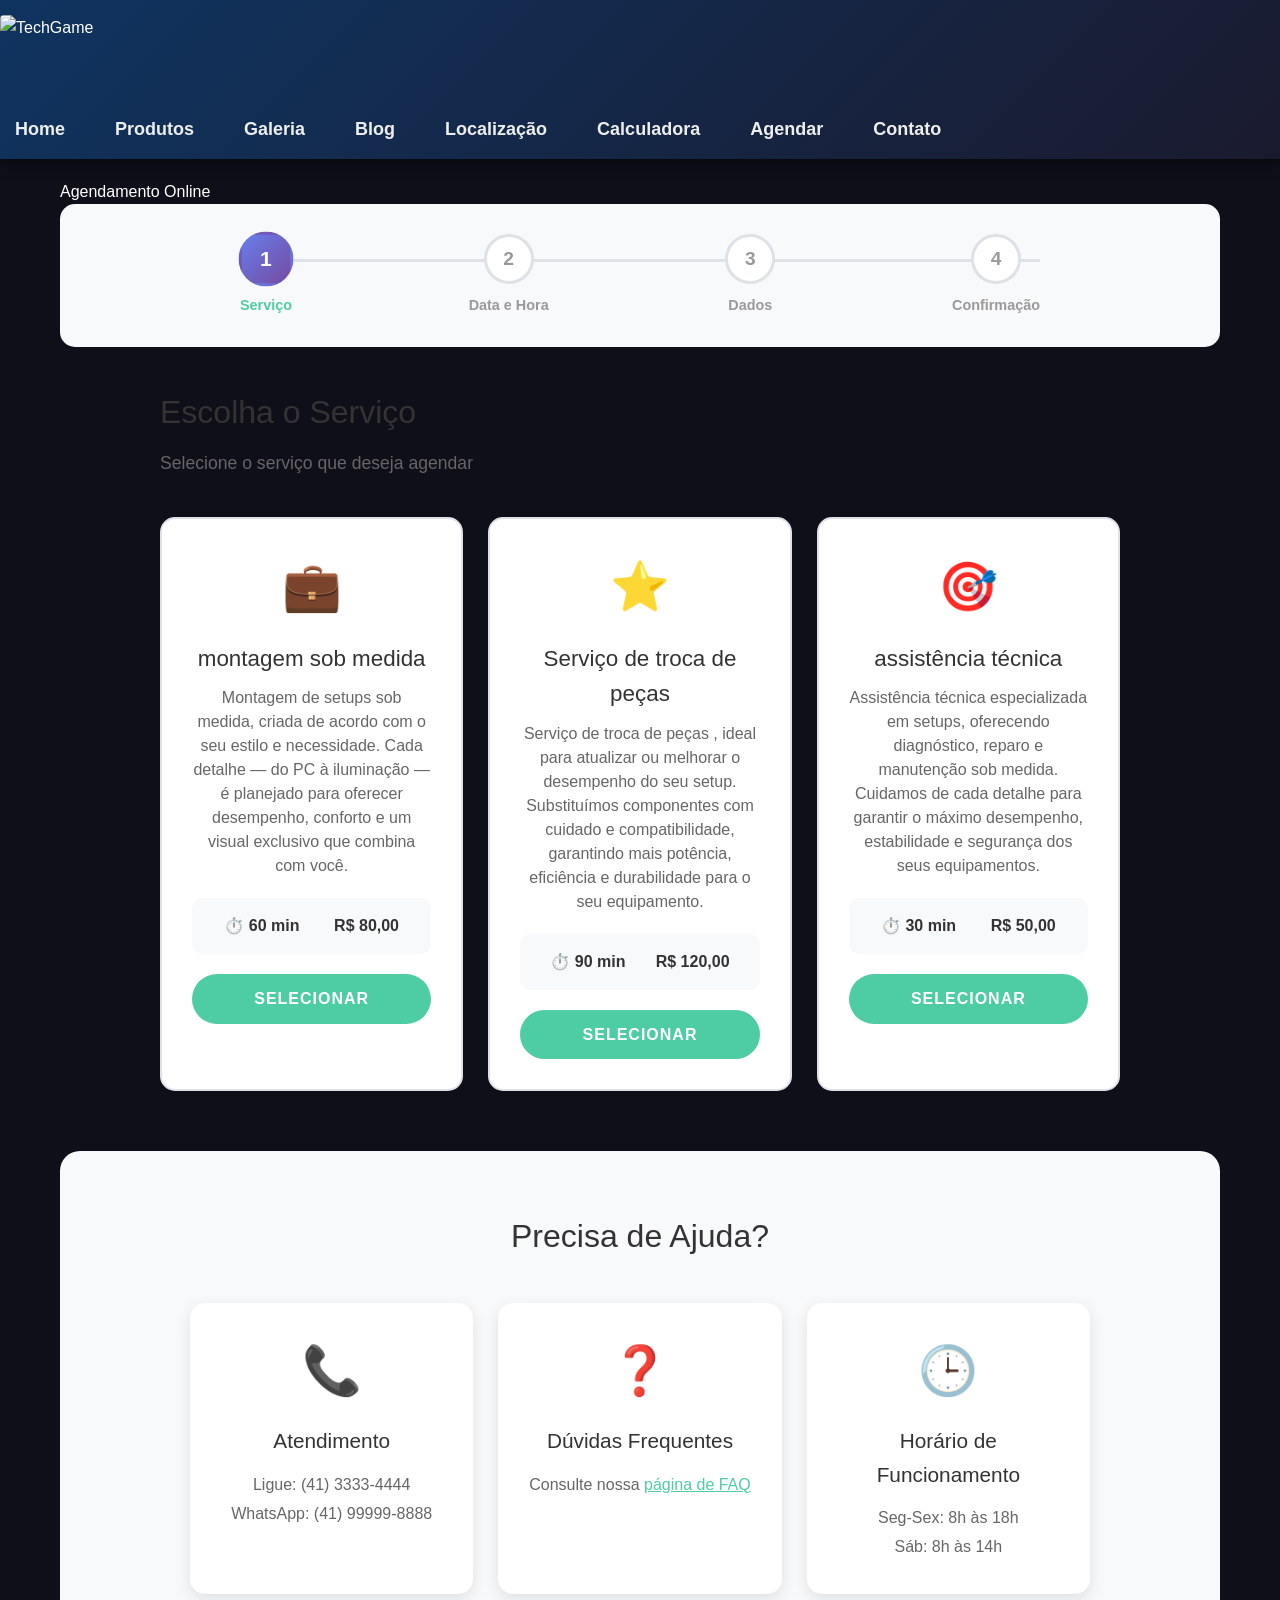
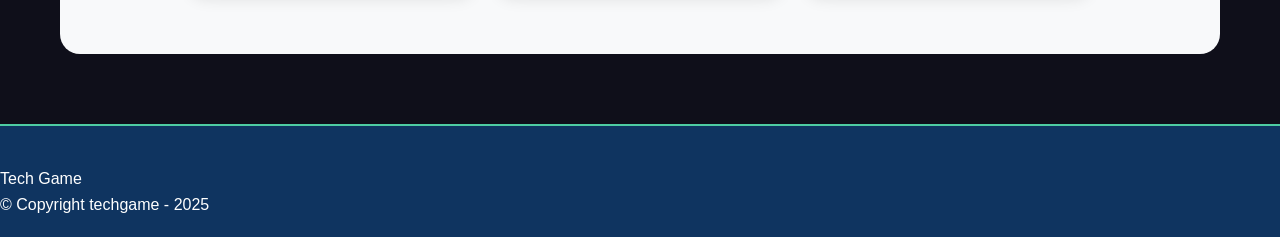
==== agendamento.html @ 72913ee8 "Add files via upload" ====
<!DOCTYPE html>
<html lang="pt-br">
<head>
    <meta charset="UTF-8">
    <meta name="viewport" content="width=device-width, initial-scale=1.0">
    <title>Agendamento Online - [SEU NEGÓCIO]</title>
    
    <!-- CSS do Projeto -->
    <link rel="stylesheet" href="reset.css">
    <link rel="stylesheet" href="style.css">
    <link rel="stylesheet" href="agendamento.css">
</head>
<body>
    <header>
        <div class="caixa">
            <h1><img src="assets/logo.png" alt="TechGame" style="width:200px; height: 100px;"></h1>

            <nav>
                <ul>
                    <li><a href="index.html">Home</a></li>
                    <li><a href="produtos.html">Produtos</a></li>
                    <li><a href="galeria.html">Galeria</a></li>
                    <li><a href="blog.html">Blog</a></li>
                    <li><a href="mapa.html">Localização</a></li>
                    <li><a href="calculadora.html">Calculadora</a></li>
                    <li><a href="agendamento.html">Agendar</a></li>
                    <li><a href="contato.html">Contato</a></li>
                </ul>
            </nav>
        </div>
    </header>

    <main>
        <h2 class="titulo-principal-produtos">Agendamento Online</h2>

        <!-- Progress Bar -->
        <div class="progress-container">
            <div class="progress-bar">
                <div class="progress-step active" data-step="1">
                    <div class="step-number">1</div>
                    <div class="step-label">Serviço</div>
                </div>
                <div class="progress-step" data-step="2">
                    <div class="step-number">2</div>
                    <div class="step-label">Data e Hora</div>
                </div>
                <div class="progress-step" data-step="3">
                    <div class="step-number">3</div>
                    <div class="step-label">Dados</div>
                </div>
                <div class="progress-step" data-step="4">
                    <div class="step-number">4</div>
                    <div class="step-label">Confirmação</div>
                </div>
            </div>
        </div>

        <!-- Container Principal -->
        <div class="agendamento-container">
            <!-- ETAPA 1: Seleção de Serviço -->
            <div class="etapa active" id="etapa1">
                <h3>Escolha o Serviço</h3>
                <p class="etapa-descricao">Selecione o serviço que deseja agendar</p>

                <div class="servicos-grid">
                    <!-- Serviço 1 - PERSONALIZE -->
                    <div class="servico-card" data-servico="servico1" data-duracao="60" data-preco="80.00">
                        <div class="servico-icon">💼</div>
                        <h4>montagem sob medida </h4>
                        <p class="servico-descricao">Montagem de setups sob medida, criada de acordo com o seu estilo e necessidade. Cada detalhe — do PC à iluminação — é planejado para oferecer desempenho, conforto e um visual exclusivo que combina com você.</p>
                        <div class="servico-info">
                            <span class="servico-duracao">⏱️ 60 min</span>
                            <span class="servico-preco">R$ 80,00</span>
                        </div>
                        <button class="btn-selecionar" onclick="selecionarServico(this)">Selecionar</button>
                    </div>

                    <!-- Serviço 2 - PERSONALIZE -->
                    <div class="servico-card" data-servico="servico2" data-duracao="90" data-preco="120.00">
                        <div class="servico-icon">⭐</div>
                        <h4>Serviço de troca de peças</h4>
                        <p class="servico-descricao">Serviço de troca de peças , ideal para atualizar ou melhorar o desempenho do seu setup. Substituímos componentes com cuidado e compatibilidade, garantindo mais potência, eficiência e durabilidade para o seu equipamento.</p>
                        <div class="servico-info">
                            <span class="servico-duracao">⏱️ 90 min</span>
                            <span class="servico-preco">R$ 120,00</span>
                        </div>
                        <button class="btn-selecionar" onclick="selecionarServico(this)">Selecionar</button>
                    </div>

                    <!-- Serviço 3 - PERSONALIZE -->
                    <div class="servico-card" data-servico="servico3" data-duracao="30" data-preco="50.00">
                        <div class="servico-icon">🎯</div>
                        <h4>assistência técnica</h4>
                        <p class="servico-descricao">Assistência técnica especializada em setups, oferecendo diagnóstico, reparo e manutenção sob medida. Cuidamos de cada detalhe para garantir o máximo desempenho, estabilidade e segurança dos seus equipamentos.</p>
                        <div class="servico-info">
                            <span class="servico-duracao">⏱️ 30 min</span>
                            <span class="servico-preco">R$ 50,00</span>
                        </div>
                        <button class="btn-selecionar" onclick="selecionarServico(this)">Selecionar</button>
                    </div>

                    <!-- Adicione mais serviços conforme necessário -->
                </div>
            </div>

            <!-- ETAPA 2: Seleção de Data e Hora -->
            <div class="etapa" id="etapa2">
                <h3>Escolha Data e Horário</h3>
                <p class="etapa-descricao">Selecione o dia e horário de sua preferência</p>

                <div class="calendario-horario-container">
                    <!-- Calendário -->
                    <div class="calendario-wrapper">
                        <div class="calendario-header">
                            <button class="btn-mes" id="mesAnterior">❮</button>
                            <h4 id="mesAnoAtual">Janeiro 2024</h4>
                            <button class="btn-mes" id="proximoMes">❯</button>
                        </div>
                        <div class="calendario-dias-semana">
                            <div>Dom</div>
                            <div>Seg</div>
                            <div>Ter</div>
                            <div>Qua</div>
                            <div>Qui</div>
                            <div>Sex</div>
                            <div>Sáb</div>
                        </div>
                        <div class="calendario-dias" id="calendarioDias">
                            <!-- Dias serão gerados pelo JavaScript -->
                        </div>
                    </div>

                    <!-- Horários Disponíveis -->
                    <div class="horarios-wrapper">
                        <h4>Horários Disponíveis</h4>
                        <div class="horarios-info">
                            <p id="dataSelcionadaTexto">Selecione uma data no calendário</p>
                        </div>
                        <div class="horarios-grid" id="horariosGrid">
                            <!-- Horários serão gerados pelo JavaScript -->
                        </div>
                    </div>
                </div>

                <div class="etapa-navegacao">
                    <button class="btn-voltar" onclick="voltarEtapa()">← Voltar</button>
                    <button class="btn-proximo" onclick="proximaEtapa()" disabled id="btnProximoEtapa2">Próximo →</button>
                </div>
            </div>

            <!-- ETAPA 3: Dados do Cliente -->
            <div class="etapa" id="etapa3">
                <h3>Seus Dados</h3>
                <p class="etapa-descricao">Preencha suas informações para confirmar o agendamento</p>

                <form class="form-dados" id="formDados">
                    <div class="form-row">
                        <div class="form-group">
                            <label for="nome">Nome Completo *</label>
                            <input type="text" id="nome" required placeholder="Seu nome completo">
                        </div>
                        <div class="form-group">
                            <label for="email">E-mail *</label>
                            <input type="email" id="email" required placeholder="seu@email.com">
                        </div>
                    </div>

                    <div class="form-row">
                        <div class="form-group">
                            <label for="telefone">Telefone/WhatsApp *</label>
                            <input type="tel" id="telefone" required placeholder="(00) 00000-0000">
                        </div>
                        <div class="form-group">
                            <label for="cpf">CPF</label>
                            <input type="text" id="cpf" placeholder="000.000.000-00">
                        </div>
                    </div>

                    <div class="form-group">
                        <label for="observacoes">Observações (opcional)</label>
                        <textarea id="observacoes" rows="4" placeholder="Alguma informação adicional que gostaria de compartilhar..."></textarea>
                    </div>

                    <div class="form-group checkbox-group">
                        <label class="checkbox-label">
                            <input type="checkbox" id="confirmaInfo" required>
                            <span class="checkbox-custom"></span>
                            Confirmo que as informações estão corretas
                        </label>
                    </div>

                    <div class="form-group checkbox-group">
                        <label class="checkbox-label">
                            <input type="checkbox" id="aceitaTermos" required>
                            <span class="checkbox-custom"></span>
                            Li e aceito os <a href="#" class="link-termos">termos de agendamento</a>
                        </label>
                    </div>

                    <div class="form-group checkbox-group">
                        <label class="checkbox-label">
                            <input type="checkbox" id="lembretes">
                            <span class="checkbox-custom"></span>
                            Desejo receber lembretes por WhatsApp/E-mail
                        </label>
                    </div>
                </form>

                <div class="etapa-navegacao">
                    <button class="btn-voltar" onclick="voltarEtapa()">← Voltar</button>
                    <button class="btn-proximo" onclick="proximaEtapa()">Revisar Agendamento →</button>
                </div>
            </div>

            <!-- ETAPA 4: Confirmação -->
            <div class="etapa" id="etapa4">
                <h3>Confirmar Agendamento</h3>
                <p class="etapa-descricao">Revise suas informações antes de confirmar</p>

                <div class="resumo-agendamento">
                    <div class="resumo-card">
                        <div class="resumo-icon">💼</div>
                        <div class="resumo-info">
                            <span class="resumo-label">Serviço</span>
                            <span class="resumo-valor" id="resumoServico">-</span>
                        </div>
                    </div>

                    <div class="resumo-card">
                        <div class="resumo-icon">📅</div>
                        <div class="resumo-info">
                            <span class="resumo-label">Data</span>
                            <span class="resumo-valor" id="resumoData">-</span>
                        </div>
                    </div>

                    <div class="resumo-card">
                        <div class="resumo-icon">⏰</div>
                        <div class="resumo-info">
                            <span class="resumo-label">Horário</span>
                            <span class="resumo-valor" id="resumoHorario">-</span>
                        </div>
                    </div>

                    <div class="resumo-card">
                        <div class="resumo-icon">⏱️</div>
                        <div class="resumo-info">
                            <span class="resumo-label">Duração</span>
                            <span class="resumo-valor" id="resumoDuracao">-</span>
                        </div>
                    </div>

                    <div class="resumo-card">
                        <div class="resumo-icon">💰</div>
                        <div class="resumo-info">
                            <span class="resumo-label">Valor</span>
                            <span class="resumo-valor" id="resumoValor">-</span>
                        </div>
                    </div>

                    <div class="resumo-card">
                        <div class="resumo-icon">👤</div>
                        <div class="resumo-info">
                            <span class="resumo-label">Cliente</span>
                            <span class="resumo-valor" id="resumoNome">-</span>
                        </div>
                    </div>
                </div>

                <div class="confirmacao-final">
                    <div class="confirmacao-aviso">
                        <svg viewBox="0 0 24 24" fill="currentColor">
                            <path d="M12 2C6.48 2 2 6.48 2 12s4.48 10 10 10 10-4.48 10-10S17.52 2 12 2zm1 15h-2v-2h2v2zm0-4h-2V7h2v6z"/>
                        </svg>
                        <p>Você receberá uma confirmação por e-mail e WhatsApp com os detalhes do agendamento.</p>
                    </div>

                    <div class="politica-cancelamento">
                        <h4>Política de Cancelamento</h4>
                        <ul>
                            <li>Cancelamento gratuito até 24h antes do horário agendado</li>
                            <li>Reagendamento disponível até 12h antes</li>
                            <li>Em caso de atraso, aguardaremos por 15 minutos</li>
                        </ul>
                    </div>
                </div>

                <div class="etapa-navegacao">
                    <button class="btn-voltar" onclick="voltarEtapa()">← Voltar</button>
                    <button class="btn-confirmar" onclick="confirmarAgendamento()">✓ Confirmar Agendamento</button>
                </div>
            </div>

            <!-- Modal de Sucesso -->
            <div class="modal-sucesso" id="modalSucesso">
                <div class="modal-content">
                    <div class="sucesso-icon">✓</div>
                    <h3>Agendamento Confirmado!</h3>
                    <p>Seu agendamento foi realizado com sucesso.</p>
                    <div class="sucesso-codigo">
                        <span>Código de Confirmação:</span>
                        <strong id="codigoConfirmacao">AG-00000</strong>
                    </div>
                    <p class="sucesso-info">Enviamos uma confirmação para seu e-mail e WhatsApp com todos os detalhes.</p>
                    <div class="sucesso-acoes">
                        <button class="btn-adicionar-calendario" onclick="adicionarCalendario()">
                            📅 Adicionar ao Calendário
                        </button>
                        <button class="btn-novo-agendamento" onclick="novoAgendamento()">
                            🔄 Novo Agendamento
                        </button>
                        <button class="btn-voltar-home" onclick="window.location.href='index.html'">
                            🏠 Voltar ao Início
                        </button>
                    </div>
                </div>
            </div>
        </div>

        <!-- Seção de Ajuda -->
        <section class="ajuda-section">
            <h3>Precisa de Ajuda?</h3>
            <div class="ajuda-grid">
                <div class="ajuda-card">
                    <div class="ajuda-icon">📞</div>
                    <h4>Atendimento</h4>
                    <p>Ligue: (41) 3333-4444</p>
                    <p>WhatsApp: (41) 99999-8888</p>
                </div>
                <div class="ajuda-card">
                    <div class="ajuda-icon">❓</div>
                    <h4>Dúvidas Frequentes</h4>
                    <p>Consulte nossa <a href="contato.html">página de FAQ</a></p>
                </div>
                <div class="ajuda-card">
                    <div class="ajuda-icon">🕒</div>
                    <h4>Horário de Funcionamento</h4>
                    <p>Seg-Sex: 8h às 18h</p>
                    <p>Sáb: 8h às 14h</p>
                </div>
            </div>
        </section>
    </main>

    <footer>
         Tech Game
        <p class="copyright">&copy; Copyright techgame - 2025</p>
    </footer>

    <!-- Script do Agendamento -->
    <script src="agendamento.js"></script>
</body>
</html>
---- style.css ----
/* === RESET === */
* {
    margin: 0;
    padding: 0;
    box-sizing: border-box;
    font-family: 'Segoe UI', Tahoma, Geneva, Verdana, sans-serif;
}

/* === VARIÁVEIS DE TEMA === */
:root {
    /* Cores do Tema Escuro Padrão */
    --bg-body: #0f0f1a;
    --text-color: #fff;
    --header-bg: linear-gradient(135deg, #0f3460, #1a1a2e);
    --header-text: #eeeeee;
    --submenu-bg: #0f3460;
    --submenu-hover-bg: #4ecca3;
    --submenu-hover-text: #1a1a2e;
    --submenu-border: transparent;
    --banner-bg: rgba(0, 191, 255, 0.2);
    --banner-border: rgba(255, 255, 255, 0.2);
    --banner-h1-color: #00ff00;
    --banner-text-shadow: 0 0 10px #00ff00, 0 0 20px #00ffcc;
    --banner-p-shadow: 0 0 5px #ffffff, 0 0 10px #00ffff;
    --category-bg: linear-gradient(135deg, #0f3460, #16213e);
    --category-hover-bg: linear-gradient(135deg, #4ecca3, #0f3460);
    --category-title: #4ecca3;
    --product-bg: #16213e;
    --product-text: #eeeeee;
    --product-hover-shadow: rgba(0, 0, 0, 0.4);
    --preco-color: #4ecca3;
    --faq-bg: #16213e;
    --faq-question-bg: #1a2a44;
    --faq-question-hover-bg: #4ecca3;
    --faq-question-hover-text: #1a1a2e;
    --faq-answer-bg: #1a1a2e;
    --faq-answer-text: #e0e0e0;
    --depoimento-bg: #0f3460;
    --depoimento-text: #eeeeee;
    --depoimento-nav-dot: #aaaaaa;
    --depoimento-nav-dot-active: #4ecca3;
    --galeria-item-bg: #f8f9fa;
    --galeria-overlay-bg: linear-gradient(to top, rgba(0, 0, 0, 0.9) 0%, rgba(0, 0, 0, 0.7) 50%, rgba(0, 0, 0, 0) 100%);
    --galeria-overlay-text: #fff;
    --filtro-btn-bg: #fff;
    --filtro-btn-border: #dee2e6;
    --filtro-btn-active-bg: linear-gradient(135deg, #667eea 0%, #764ba2 100%);
    --filtro-btn-active-text: #fff;
    --stats-bg: linear-gradient(135deg, #667eea 0%, #764ba2 100%);
    --stats-card-bg: rgba(255, 255, 255, 0.1);
    --stats-card-hover-bg: rgba(255, 255, 255, 0.15);
    --stats-text: #fff;
    --footer-bg: #0f3460;
    --footer-border: #4ecca3;
    --accent-color: #4ecca3;
    --secondary-text: #aaaaaa;
    --desconto-color: #ff4444;

    /* === NOVAS VARIÁVEIS PARA SIDEBAR === */
    --sidebar-bg: linear-gradient(135deg, var(--header-bg));
    --sidebar-text: var(--header-text);
    --sidebar-hover-bg: rgba(78, 204, 163, 0.2);
    --sidebar-active-border: var(--accent-color);
    --sidebar-header-bg: var(--submenu-bg);
    --mobile-toggle-bg: var(--accent-color);
}

/* === Aplicação do Tema Claro (data-theme="light") === */
:root[data-theme="light"],
.light-theme {
    --bg-body: #f4f7f6;
    --text-color: #333;
    --header-bg: linear-gradient(135deg, #ffffff, #e0e0e0);
    --header-text: #1a1a2e;
    --submenu-hover-bg: #0f3460;
    --submenu-hover-text: #ffffff;
    --category-bg: #ffffff;
    --category-title: #0f3460;
    --product-bg: #f8f8f8;
    --product-text: #1a1a2e;
    --product-hover-shadow: rgba(0, 0, 0, 0.1);
    --preco-color: #e63946;
    --faq-bg: #f0f0f0;
    --faq-question-bg: #ffffff;
    --faq-question-hover-bg: #0f3460;
    --faq-question-hover-text: #ffffff;
    --faq-answer-bg: #ffffff;
    --faq-answer-text: #555;
    --footer-bg: #e0e0e0;
    --footer-border: #0f3460;
    --secondary-text: #666;
    --desconto-color: #ff4444;
    --banner-h1-color: #0f3460;
    --banner-text-shadow: none;

    /* === SIDEBAR LIGHT THEME === */
    --sidebar-bg: linear-gradient(135deg, #ffffff, #f0f0f0);
    --sidebar-text: #1a1a2e;
    --sidebar-hover-bg: rgba(15, 52, 96, 0.1);
    --sidebar-active-border: #0f3460;
    --sidebar-header-bg: #0f3460;
    --mobile-toggle-bg: #0f3460;
}

/* **ADICIONADO:** Garante que o body aplique as variáveis do tema light corretamente */
body.light-theme {
    background-color: var(--bg-body);
    color: var(--text-color);
}

/* === BODY === */
body {
    background-color: var(--bg-body);
    color: var(--text-color);
    line-height: 1.6;
    transition: background-color 0.3s ease, color 0.3s ease;
}

/* === SIDEBAR === */
.sidebar {
    position: fixed;
    left: 0;
    top: 0;
    width: 280px;
    height: 100vh;
    background: var(--sidebar-bg);
    transform: translateX(0);
    transition: transform 0.3s ease;
    z-index: 1000;
    overflow-y: auto;
    box-shadow: 2px 0 10px rgba(0,0,0,0.1);
}

.sidebar.hidden,
.sidebar:not(.mobile-open) {
    transform: translateX(-100%);
}

.sidebar-header {
    padding: 25px 20px;
    color: var(--sidebar-text);
    background: var(--sidebar-header-bg);
    border-bottom: 1px solid rgba(255,255,255,0.1);
    display: flex;
    justify-content: space-between;
    align-items: center;
}

.sidebar-header h3 {
    font-size: 1.4em;
    font-weight: bold;
}

.close-btn {
    background: none;
    border: none;
    color: var(--sidebar-text);
    font-size: 24px;
    cursor: pointer;
    padding: 5px;
    border-radius: 50%;
    transition: background 0.3s ease;
}

.close-btn:hover {
    background: var(--sidebar-hover-bg);
}

.sidebar-menu {
    list-style: none;
    padding: 10px 0;
}

.sidebar-menu li {
    margin: 0;
}

.categoria-btn {
    display: block;
    width: 100%;
    padding: 18px 20px;
    color: var(--sidebar-text);
    text-decoration: none;
    font-weight: 500;
    font-size: 1em;
    border: none;
    background: none;
    cursor: pointer;
    transition: all 0.3s ease;
    text-align: left;
    border-left: 4px solid transparent;
}

.categoria-btn:hover,
.categoria-btn.active {
    background: var(--sidebar-hover-bg);
    color: var(--accent-color);
    border-left-color: var(--sidebar-active-border);
    transform: translateX(5px);
}

.categoria-icon {
    margin-right: 12px;
    font-size: 1.2em;
    width: 24px;
    text-align: center;
}

/* === SIDEBAR OVERLAY === */
.sidebar-overlay {
    position: fixed;
    top: 0;
    left: 0;
    width: 100%;
    height: 100%;
    background: rgba(0,0,0,0.5);
    z-index: 999;
    opacity: 0;
    visibility: hidden;
    transition: all 0.3s ease;
}

.sidebar-overlay.active {
    opacity: 1;
    visibility: visible;
}

/* === MOBILE TOGGLE === */
.mobile-toggle {
    position: fixed;
    top: 20px;
    left: 20px;
    z-index: 1001;
    background: var(--mobile-toggle-bg);
    border: none;
    padding: 12px;
    border-radius: 8px;
    cursor: pointer;
    display: none;
}

.mobile-toggle span {
    display: block;
    width: 25px;
    height: 3px;
    background: var(--header-text);
    margin: 4px 0;
    transition: 0.3s;
    border-radius: 2px;
}

/* === MAIN CONTENT ADJUSTMENT === */
main {
    margin-left: 280px;
    transition: margin-left 0.3s ease;
    max-width: calc(1200px + 280px);
}

main.expanded {
    margin-left: 0;
    max-width: 1200px;
}

/* === RESPONSIVO === */
@media (max-width: 1024px) {
    .sidebar {
        transform: translateX(-100%);
    }
    
    .sidebar.mobile-open {
        transform: translateX(0);
    }
    
    .mobile-toggle {
        display: block;
    }
    
    main {
        margin-left: 0;
        max-width: 100%;
    }
}

/* === HEADER & NAV === */
header {
    background: var(--header-bg);
    padding: 15px 0;
    position: sticky;
    top: 0;
    z-index: 1000;
    box-shadow: 0 4px 12px rgba(0, 0, 0, 0.5);
    margin-left: 0px;
    transition: margin-left 0.3s ease;
}

@media (max-width: 1024px) {
    header {
        margin-left: 0;
    }
}

.container {
    max-width: 1200px;
    margin: 0 auto;
    padding: 0 20px;
    display: flex;
    justify-content: space-between;
    align-items: center;
    flex-wrap: wrap;
}

.logo {
    font-size: 2rem;
    color: var(--header-text);
    margin-left: 0;
}

nav ul {
    list-style: none;
    display: flex;
    gap: 20px;
    margin-right: 0;
}

nav ul li a {
    color: var(--header-text);
    text-decoration: none;
    font-size: 18px;
    font-weight: 600;
    padding: 10px 15px;
    border-radius: 5px;
    transition: all 0.3s ease;
}

nav ul li a:hover {
    color: var(--submenu-hover-text);
    background-color: var(--submenu-hover-bg);
}

/* === THEME TOGGLE === */
.theme-toggle {
    display: flex;
    align-items: center;
    margin-left: 20px;
}

.theme-toggle-checkbox {
    display: none;
}

.theme-toggle-label {
    display: flex;
    align-items: center;
    justify-content: flex-start;
    width: 50px;
    height: 25px;
    border-radius: 25px;
    position: relative;
    cursor: pointer;
    background: var(--submenu-bg);
    border: 1px solid var(--header-text);
    transition: background 0.3s ease, border-color 0.3s ease;
}

.theme-toggle-icon {
    position: absolute;
    left: 2px;
    width: 21px;
    height: 21px;
    border-radius: 50%;
    background: var(--header-text);
    transition: transform 0.3s ease, background 0.3s ease;
    box-shadow: 0 1px 3px rgba(0, 0, 0, 0.4);
}

.theme-toggle-icon::before {
    content: '🌙';
    position: absolute;
    top: 50%;
    left: 50%;
    transform: translate(-50%, -50%);
    font-size: 14px;
    color: var(--submenu-bg);
}

.theme-toggle-checkbox:checked + .theme-toggle-label {
    background: var(--submenu-hover-bg);
    border-color: var(--submenu-hover-bg);
}

.theme-toggle-checkbox:checked + .theme-toggle-label .theme-toggle-icon {
    transform: translateX(25px);
    background: var(--header-text);
}

.theme-toggle-checkbox:checked + .theme-toggle-label .theme-toggle-icon::before {
    content: '☀️';
    color: var(--submenu-hover-bg);
}

/* === MAIN, OFERTAS & PRODUTOS === */
main {
    max-width: 1200px;
    margin: 0 auto;
    padding: 20px;
}

.titulo-centralizado {
    text-align: center;
    font-size: 2.5rem;
    margin-bottom: 30px;
    color: var(--text-color);
}

.ofertas,
.produtos {
    padding: 50px 20px;
    margin: 40px auto;
    max-width: 1200px;
    background: var(--category-bg);
    border-radius: 10px;
    box-shadow: 0 4px 15px rgba(0, 0, 0, 0.2);
    transition: background 0.3s ease, box-shadow 0.3s ease;
}

.ofertas .titulo-centralizado,
.produtos .categoria h3 {
    font-size: 2rem;
    color: var(--category-title);
    margin-bottom: 30px;
    text-align: center;
}

.produtos-grid {
    display: grid;
    grid-template-columns: repeat(auto-fit, minmax(200px, 1fr));
    gap: 20px;
    justify-items: center;
}

.produto-item {
    position: relative;
    background: var(--product-bg);
    border: 1px solid rgba(255, 255, 255, 0.1);
    border-radius: 8px;
    padding: 15px;
    text-align: center;
    box-shadow: 0 2px 5px var(--product-hover-shadow);
    transition: transform 0.3s ease, box-shadow 0.3s ease, background 0.3s ease;
}

.produto-item:hover {
    transform: translateY(-5px);
    box-shadow: 0 10px 20px var(--product-hover-shadow);
}

.produto-item img {
    width: 150px;
    height: auto;
    cursor: pointer;
    border-radius: 4px;
    transition: transform 0.3s ease;
}

.produto-item h4 {
    font-size: 18px;
    margin: 10px 0 5px;
    color: var(--product-text);
}

.produto-item p {
    color: var(--product-text);
    margin-bottom: 10px;
}

.produto-item .preco {
    font-size: 18px;
    font-weight: bold;
    color: var(--preco-color);
    margin-top: 10px;
}

/* Estilos específicos para produtos em OFERTA */
.produto-item.oferta .preco.original {
    text-decoration: line-through;
    color: var(--secondary-text);
    font-size: 14px;
    margin-top: 5px;
}

.produto-item.oferta .preco.desconto {
    font-size: 16px;
    font-weight: bold;
    color: var(--desconto-color);
    margin-top: 5px;
}

.produto-item.oferta .desconto-tag {
    position: absolute;
    top: 10px;
    left: 10px;
    background: var(--desconto-color);
    color: #fff;
    padding: 5px 10px;
    border-radius: 5px;
    font-size: 12px;
    font-weight: bold;
    z-index: 10;
}

/* === FAQ === */
.faq-section {
    background: var(--faq-bg);
    padding: 80px 20px;
    margin: 50px 0;
    border-radius: 20px;
    box-shadow: 0 10px 30px rgba(0, 0, 0, 0.1);
}

.faq-container {
    max-width: 800px;
    margin: 0 auto;
}

.faq-item {
    background: white;
    margin-bottom: 20px;
    border-radius: 15px;
    box-shadow: 0 5px 15px rgba(0, 0, 0, 0.1);
    overflow: hidden;
    transition: all 0.3s ease;
}

.faq-item:hover {
    box-shadow: 0 10px 25px rgba(0, 0, 0, 0.15);
    transform: translateY(-2px);
}

.faq-toggle {
    display: none;
}

.faq-pergunta {
    display: flex;
    justify-content: space-between;
    align-items: center;
    padding: 25px 30px;
    cursor: pointer;
    font-weight: bold;
    font-size: 1.1em;
    color: var(--text-color);
    background: var(--faq-question-bg);
    border: none;
    transition: all 0.3s ease;
    position: relative;
}

.faq-pergunta:hover {
    background: var(--faq-question-hover-bg);
    color: var(--faq-question-hover-text);
}

.faq-icon {
    width: 24px;
    height: 24px;
    color: var(--accent-color);
    transition: all 0.3s ease;
    flex-shrink: 0;
    margin-left: 15px;
}

.faq-toggle:checked + .faq-pergunta .faq-icon {
    transform: rotate(45deg);
    color: var(--faq-question-hover-bg);
}

.faq-toggle:checked + .faq-pergunta {
    background: linear-gradient(135deg, var(--accent-color) 0%, var(--faq-question-hover-bg) 100%);
    color: var(--header-text);
}

.faq-toggle:checked + .faq-pergunta .faq-icon {
    color: var(--header-text);
}

.faq-resposta {
    max-height: 0;
    overflow: hidden;
    padding: 0 30px;
    background: var(--faq-answer-bg);
    transition: all 0.4s ease;
}

.faq-toggle:checked ~ .faq-resposta {
    max-height: 200px;
    padding: 25px 30px;
    border-top: 1px solid rgba(255, 255, 255, 0.05);
}

.faq-resposta p {
    color: var(--faq-answer-text);
    line-height: 1.6;
    margin: 0;
    font-size: 1em;
}

/* === SEÇÃO DEPOIMENTOS === */
.depoimentos {
    background: var(--depoimento-bg);
    padding: 80px 20px;
    margin: 50px 0;
    border-radius: 20px;
    text-align: center;
    position: relative;
    overflow: hidden;
}

.depoimentos::before {
    content: '';
    position: absolute;
    top: 0;
    left: 0;
    right: 0;
    bottom: 0;
    background: url('data:image/svg+xml,<svg xmlns="http://www.w3.org/2000/svg" viewBox="0 0 100 100"><defs><pattern id="testimonial-pattern" width="50" height="50" patternUnits="userSpaceOnUse"><circle cx="25" cy="25" r="2" fill="rgba(255,255,255,0.1)"/></pattern></defs><rect width="100%" height="100%" fill="url(%23testimonial-pattern)"/></svg>');
    pointer-events: none;
}

.depoimentos .titulo-centralizado {
    color: var(--depoimento-text);
    margin-bottom: 50px;
    position: relative;
    z-index: 2;
}

.depoimentos-container {
    position: relative;
    max-width: 800px;
    margin: 0 auto;
}

.depoimentos-container input[type="radio"] {
    display: none;
}

.depoimentos-cards {
    position: relative;
    height: 300px;
    overflow: hidden;
    border-radius: 20px;
}

.depoimento-card {
    position: absolute;
    top: 0;
    left: 0;
    width: 100%;
    background: rgba(255,255,255,0.95);
    backdrop-filter: blur(10px);
    padding: 40px;
    border-radius: 20px;
    box-shadow: 0 10px 30px rgba(0,0,0,0.2);
    transform: translateX(100%);
    opacity: 0;
    transition: all 0.5s ease;
    border: 2px solid rgba(255,255,255,0.3);
}

#dep1:checked ~ .depoimentos-cards .depoimento-card:nth-child(1),
#dep2:checked ~ .depoimentos-cards .depoimento-card:nth-child(2),
#dep3:checked ~ .depoimentos-cards .depoimento-card:nth-child(3) {
    transform: translateX(0);
    opacity: 1;
}

.aspas {
    font-size: 4em;
    color: var(--accent-color);
    font-family: serif;
    line-height: 0.5;
    margin-bottom: 20px;
}

.depoimento-texto {
    font-size: 1.2em;
    line-height: 1.6;
    color: #555;
    margin-bottom: 30px;
    font-style: italic;
}

.depoimento-autor {
    display: flex;
    align-items: center;
    gap: 20px;
}

.depoimento-autor img {
    width: 60px;
    height: 60px;
    border-radius: 50%;
    object-fit: cover;
    border: 3px solid var(--accent-color);
}

.depoimento-autor h4 {
    margin: 0;
    color: #333;
    font-size: 1.1em;
    font-weight: bold;
}

.depoimento-autor span {
    color: #666;
    font-size: 0.9em;
}

.depoimentos-nav {
    display: flex;
    justify-content: center;
    gap: 15px;
    margin-top: 30px;
}

.nav-dot {
    width: 15px;
    height: 15px;
    border-radius: 50%;
    background: var(--depoimento-nav-dot);
    cursor: pointer;
    transition: all 0.3s ease;
    display: block;
}

.nav-dot:hover {
    background: var(--accent-color);
    transform: scale(1.2);
}

#dep1:checked ~ .depoimentos-nav label[for="dep1"],
#dep2:checked ~ .depoimentos-nav label[for="dep2"],
#dep3:checked ~ .depoimentos-nav label[for="dep3"] {
    background: var(--depoimento-nav-dot-active);
    box-shadow: 0 0 10px rgba(78, 204, 163, 0.5);
}

/* === FOOTER === */
footer {
    background: var(--footer-bg);
    color: var(--text-color);
    padding: 40px 0 20px;
    margin-top: 50px;
    border-top: 2px solid var(--footer-border);
}

.footer-content {
    display: grid;
    grid-template-columns: repeat(auto-fit, minmax(250px, 1fr));
    gap: 30px;
    max-width: 1200px;
    margin: 0 auto;
    padding: 0 20px;
}

.footer-section h3 {
    color: var(--accent-color);
    margin-bottom: 15px;
    font-size: 1.2em;
}

.footer-section p,
.footer-section ul li a {
    color: var(--secondary-text);
    text-decoration: none;
    margin-bottom: 8px;
    transition: color 0.3s ease;
}

.footer-section ul li a:hover {
    color: var(--accent-color);
}

.social-links {
    display: flex;
    flex-direction: column;
    gap: 10px;
}

.footer-bottom {
    text-align: center;
    padding-top: 20px;
    margin-top: 20px;
    border-top: 1px solid var(--secondary-text);
    color: var(--secondary-text);
}

/* === RESPONSIVIDADE === */
@media (max-width: 768px) {
    .container,
    .footer-content {
        padding: 0 15px;
    }

    .logo {
        font-size: 1.5rem;
    }

    nav ul {
        gap: 10px;
    }

    nav ul li a {
        font-size: 16px;
        padding: 8px 12px;
    }

    .produtos-grid {
        grid-template-columns: repeat(auto-fit, minmax(150px, 1fr));
        gap: 15px;
    }

    .produto-item img {
        width: 120px;
    }

    .faq-section,
    .depoimentos {
        padding: 40px 15px;
        margin: 30px 0;
    }

    .faq-pergunta {
        padding: 20px 20px;
        font-size: 1em;
    }

    .faq-resposta {
        padding: 0 20px;
    }

    .faq-toggle:checked ~ .faq-resposta {
        padding: 20px 20px;
    }

    .depoimento-card {
        padding: 25px;
        height: auto;
        min-height: 250px;
    }

    .depoimentos-cards {
        height: auto;
        min-height: 280px;
    }

    .depoimento-texto {
        font-size: 1em;
    }

    .depoimento-autor {
        flex-direction: column;
        text-align: center;
        gap: 10px;
    }

    .aspas {
        font-size: 3em;
    }

    main {
        padding: 10px;
    }

    .ofertas,
    .produtos {
        padding: 30px 15px;
        margin: 20px auto;
    }
}

@media (max-width: 480px) {
    .faq-pergunta {
        padding: 15px;
        font-size: 0.95em;
    }

    .faq-icon {
        width: 20px;
        height: 20px;
    }

    .depoimento-card {
        padding: 20px;
    }

    .depoimento-autor img {
        width: 50px;
        height: 50px;
    }

    .produtos-grid {
        grid-template-columns: 1fr;
    }

    .produto-item img {
        width: 100%;
        max-width: 200px;
    }
}
---- agendamento.css ----
/* === ESTILOS DO SISTEMA DE AGENDAMENTO === */

/* Progress Bar */
.progress-container {
    background: var(--bg-secondary, #f8f9fa);
    padding: 30px 20px;
    border-radius: 15px;
    margin-bottom: 40px;
}

.progress-bar {
    display: flex;
    justify-content: space-between;
    align-items: center;
    max-width: 800px;
    margin: 0 auto;
    position: relative;
}

.progress-bar::before {
    content: '';
    position: absolute;
    top: 25px;
    left: 0;
    right: 0;
    height: 3px;
    background: var(--border-color, #dee2e6);
    z-index: 0;
}

.progress-step {
    display: flex;
    flex-direction: column;
    align-items: center;
    gap: 10px;
    position: relative;
    z-index: 1;
}

.step-number {
    width: 50px;
    height: 50px;
    border-radius: 50%;
    background: var(--bg-primary, white);
    border: 3px solid var(--border-color, #dee2e6);
    display: flex;
    align-items: center;
    justify-content: center;
    font-weight: bold;
    font-size: 1.2em;
    color: var(--text-muted, #999);
    transition: all 0.3s ease;
}

.progress-step.active .step-number {
    background: linear-gradient(135deg, #667eea 0%, #764ba2 100%);
    border-color: transparent;
    color: white;
    transform: scale(1.1);
}

.progress-step.completed .step-number {
    background: var(--success-color, #28a745);
    border-color: transparent;
    color: white;
}

.progress-step.completed .step-number::after {
    content: '✓';
}

.step-label {
    font-size: 0.9em;
    font-weight: 600;
    color: var(--text-muted, #999);
    text-align: center;
}

.progress-step.active .step-label {
    color: var(--accent-color, #667eea);
}

/* Container Principal */
.agendamento-container {
    max-width: 1000px;
    margin: 0 auto;
    padding: 0 20px;
}

/* Etapas */
.etapa {
    display: none;
    animation: fadeIn 0.5s ease;
}

.etapa.active {
    display: block;
}

.etapa h3 {
    font-size: 2em;
    margin-bottom: 10px;
    color: var(--text-primary, #333);
}

.etapa-descricao {
    color: var(--text-secondary, #666);
    margin-bottom: 40px;
    font-size: 1.1em;
}

@keyframes fadeIn {
    from { opacity: 0; transform: translateY(20px); }
    to { opacity: 1; transform: translateY(0); }
}

/* ETAPA 1: Grid de Serviços */
.servicos-grid {
    display: grid;
    grid-template-columns: repeat(auto-fill, minmax(280px, 1fr));
    gap: 25px;
    margin-bottom: 40px;
}

.servico-card {
    background: var(--bg-primary, white);
    border: 2px solid var(--border-color, #dee2e6);
    border-radius: 15px;
    padding: 30px;
    text-align: center;
    transition: all 0.3s ease;
    cursor: pointer;
}

.servico-card:hover {
    transform: translateY(-5px);
    box-shadow: 0 10px 25px rgba(0,0,0,0.1);
    border-color: var(--accent-color, #667eea);
}

.servico-card.selecionado {
    border-color: var(--accent-color, #667eea);
    background: linear-gradient(135deg, rgba(102, 126, 234, 0.05) 0%, rgba(118, 75, 162, 0.05) 100%);
}

.servico-icon {
    font-size: 3em;
    margin-bottom: 15px;
}

.servico-card h4 {
    font-size: 1.4em;
    margin-bottom: 10px;
    color: var(--text-primary, #333);
}

.servico-descricao {
    color: var(--text-secondary, #666);
    margin-bottom: 20px;
    line-height: 1.5;
}

.servico-info {
    display: flex;
    justify-content: space-around;
    margin-bottom: 20px;
    padding: 15px;
    background: var(--bg-secondary, #f8f9fa);
    border-radius: 10px;
}

.servico-duracao,
.servico-preco {
    font-weight: bold;
    color: var(--text-primary, #333);
}

.btn-selecionar {
    width: 100%;
    padding: 12px;
    background: var(--accent-color, #667eea);
    color: white;
    border: none;
    border-radius: 25px;
    font-weight: bold;
    cursor: pointer;
    transition: all 0.2s ease;
    text-transform: uppercase;
    letter-spacing: 1px;
}

.btn-selecionar:hover {
    background: #5a6fd8;
    transform: translateY(-2px);
}

.servico-card.selecionado .btn-selecionar {
    background: var(--success-color, #28a745);
}

/* ETAPA 2: Calendário e Horários */
.calendario-horario-container {
    display: grid;
    grid-template-columns: 1fr 1fr;
    gap: 30px;
    margin-bottom: 30px;
}

/* Calendário */
.calendario-wrapper {
    background: var(--bg-primary, white);
    border: 2px solid var(--border-color, #dee2e6);
    border-radius: 15px;
    padding: 20px;
}

.calendario-header {
    display: flex;
    justify-content: space-between;
    align-items: center;
    margin-bottom: 20px;
}

.calendario-header h4 {
    font-size: 1.3em;
    color: var(--text-primary, #333);
}

.btn-mes {
    width: 40px;
    height: 40px;
    background: var(--bg-secondary, #f8f9fa);
    border: 2px solid var(--border-color, #dee2e6);
    border-radius: 50%;
    cursor: pointer;
    font-size: 1.2em;
    transition: all 0.2s ease;
    color: var(--text-primary, #333);
}

.btn-mes:hover {
    background: var(--accent-color, #667eea);
    color: white;
    border-color: var(--accent-color, #667eea);
}

.calendario-dias-semana {
    display: grid;
    grid-template-columns: repeat(7, 1fr);
    gap: 5px;
    margin-bottom: 10px;
}

.calendario-dias-semana div {
    text-align: center;
    font-weight: bold;
    color: var(--text-secondary, #666);
    padding: 10px 0;
    font-size: 0.9em;
}

.calendario-dias {
    display: grid;
    grid-template-columns: repeat(7, 1fr);
    gap: 5px;
}

.dia {
    aspect-ratio: 1;
    display: flex;
    align-items: center;
    justify-content: center;
    border-radius: 10px;
    cursor: pointer;
    transition: all 0.2s ease;
    font-weight: 500;
    color: var(--text-primary, #333);
}

.dia:hover:not(.desabilitado):not(.outro-mes) {
    background: var(--bg-secondary, #f8f9fa);
    transform: scale(1.05);
}

.dia.hoje {
    border: 2px solid var(--accent-color, #667eea);
}

.dia.selecionado {
    background: var(--accent-color, #667eea);
    color: white;
}

.dia.desabilitado {
    color: var(--text-muted, #ccc);
    cursor: not-allowed;
    opacity: 0.5;
}

.dia.outro-mes {
    color: var(--text-muted, #ccc);
    opacity: 0.3;
}

/* Horários */
.horarios-wrapper {
    background: var(--bg-primary, white);
    border: 2px solid var(--border-color, #dee2e6);
    border-radius: 15px;
    padding: 20px;
}

.horarios-wrapper h4 {
    font-size: 1.3em;
    margin-bottom: 15px;
    color: var(--text-primary, #333);
}

.horarios-info {
    background: var(--bg-secondary, #f8f9fa);
    padding: 15px;
    border-radius: 10px;
    margin-bottom: 20px;
    text-align: center;
}

.horarios-info p {
    color: var(--text-secondary, #666);
    margin: 0;
}

.horarios-grid {
    display: grid;
    grid-template-columns: repeat(3, 1fr);
    gap: 10px;
}

.horario-btn {
    padding: 12px;
    background: var(--bg-secondary, #f8f9fa);
    border: 2px solid var(--border-color, #dee2e6);
    border-radius: 10px;
    cursor: pointer;
    font-weight: bold;
    transition: all 0.2s ease;
    color: var(--text-primary, #333);
}

.horario-btn:hover:not(.indisponivel) {
    background: var(--accent-color, #667eea);
    color: white;
    border-color: var(--accent-color, #667eea);
    transform: translateY(-2px);
}

.horario-btn.selecionado {
    background: var(--success-color, #28a745);
    color: white;
    border-color: var(--success-color, #28a745);
}

.horario-btn.indisponivel {
    background: var(--bg-secondary, #f8f9fa);
    color: var(--text-muted, #999);
    text-decoration: line-through;
    cursor: not-allowed;
    opacity: 0.5;
}

/* ETAPA 3: Formulário de Dados */
.form-dados {
    background: var(--bg-primary, white);
    border: 2px solid var(--border-color, #dee2e6);
    border-radius: 15px;
    padding: 30px;
    margin-bottom: 30px;
}

.form-row {
    display: grid;
    grid-template-columns: 1fr 1fr;
    gap: 20px;
    margin-bottom: 20px;
}

.form-group {
    margin-bottom: 20px;
}

.form-group label {
    display: block;
    font-weight: bold;
    margin-bottom: 8px;
    color: var(--text-primary, #333);
}

.form-group input,
.form-group textarea {
    width: 100%;
    padding: 12px 15px;
    border: 2px solid var(--border-color, #dee2e6);
    border-radius: 10px;
    font-size: 1em;
    transition: all 0.3s ease;
    background: var(--bg-secondary, #f8f9fa);
    color: var(--text-primary, #333);
    box-sizing: border-box;
}

.form-group input:focus,
.form-group textarea:focus {
    outline: none;
    border-color: var(--accent-color, #667eea);
    box-shadow: 0 0 0 3px rgba(102, 126, 234, 0.1);
}

.checkbox-group {
    display: flex;
    align-items: flex-start;
    margin-bottom: 15px;
}

.checkbox-label {
    display: flex;
    align-items: center;
    cursor: pointer;
    font-weight: normal;
}

.checkbox-label input[type="checkbox"] {
    display: none;
}

.checkbox-custom {
    width: 20px;
    height: 20px;
    border: 2px solid var(--border-color, #dee2e6);
    border-radius: 4px;
    margin-right: 12px;
    position: relative;
    transition: all 0.3s ease;
    flex-shrink: 0;
}

.checkbox-label input[type="checkbox"]:checked + .checkbox-custom {
    border-color: var(--success-color, #28a745);
    background: var(--success-color, #28a745);
}

.checkbox-label input[type="checkbox"]:checked + .checkbox-custom::after {
    content: '✓';
    position: absolute;
    top: 50%;
    left: 50%;
    transform: translate(-50%, -50%);
    color: white;
    font-weight: bold;
    font-size: 14px;
}

.link-termos {
    color: var(--accent-color, #667eea);
    text-decoration: underline;
}

/* ETAPA 4: Resumo e Confirmação */
.resumo-agendamento {
    display: grid;
    grid-template-columns: repeat(auto-fit, minmax(250px, 1fr));
    gap: 20px;
    margin-bottom: 40px;
}

.resumo-card {
    background: var(--bg-primary, white);
    border: 2px solid var(--border-color, #dee2e6);
    border-radius: 15px;
    padding: 25px;
    display: flex;
    align-items: center;
    gap: 20px;
    transition: all 0.3s ease;
}

.resumo-card:hover {
    transform: translateY(-3px);
    box-shadow: 0 5px 15px rgba(0,0,0,0.1);
    border-color: var(--accent-color, #667eea);
}

.resumo-icon {
    font-size: 2.5em;
    flex-shrink: 0;
}

.resumo-info {
    display: flex;
    flex-direction: column;
    gap: 5px;
}

.resumo-label {
    font-size: 0.85em;
    color: var(--text-muted, #999);
    text-transform: uppercase;
    letter-spacing: 1px;
}

.resumo-valor {
    font-size: 1.2em;
    font-weight: bold;
    color: var(--text-primary, #333);
}

.confirmacao-final {
    background: var(--bg-secondary, #f8f9fa);
    border-radius: 15px;
    padding: 30px;
    margin-bottom: 30px;
}

.confirmacao-aviso {
    display: flex;
    align-items: flex-start;
    gap: 15px;
    padding: 20px;
    background: rgba(102, 126, 234, 0.1);
    border-left: 4px solid var(--accent-color, #667eea);
    border-radius: 10px;
    margin-bottom: 30px;
}

.confirmacao-aviso svg {
    width: 24px;
    height: 24px;
    color: var(--accent-color, #667eea);
    flex-shrink: 0;
}

.confirmacao-aviso p {
    margin: 0;
    color: var(--text-secondary, #666);
    line-height: 1.6;
}

.politica-cancelamento {
    background: var(--bg-primary, white);
    padding: 20px;
    border-radius: 10px;
}

.politica-cancelamento h4 {
    margin: 0 0 15px 0;
    color: var(--text-primary, #333);
    font-size: 1.2em;
}

.politica-cancelamento ul {
    list-style: none;
    padding: 0;
    margin: 0;
}

.politica-cancelamento li {
    padding: 10px 0;
    padding-left: 30px;
    position: relative;
    color: var(--text-secondary, #666);
    line-height: 1.5;
}

.politica-cancelamento li::before {
    content: '✓';
    position: absolute;
    left: 0;
    color: var(--success-color, #28a745);
    font-weight: bold;
}

/* Navegação entre Etapas */
.etapa-navegacao {
    display: flex;
    justify-content: space-between;
    gap: 20px;
    margin-top: 30px;
}

.btn-voltar,
.btn-proximo,
.btn-confirmar {
    padding: 15px 30px;
    border-radius: 25px;
    font-weight: bold;
    cursor: pointer;
    transition: all 0.3s ease;
    font-size: 1em;
    text-transform: uppercase;
    letter-spacing: 1px;
}

.btn-voltar {
    background: transparent;
    border: 2px solid var(--border-color, #dee2e6);
    color: var(--text-secondary, #666);
}

.btn-voltar:hover {
    background: var(--bg-secondary, #f8f9fa);
    border-color: var(--text-secondary, #666);
}

.btn-proximo {
    background: linear-gradient(135deg, #667eea 0%, #764ba2 100%);
    color: white;
    border: none;
    flex: 1;
}

.btn-proximo:hover {
    transform: translateY(-2px);
    box-shadow: 0 8px 20px rgba(102, 126, 234, 0.3);
}

.btn-proximo:disabled {
    opacity: 0.5;
    cursor: not-allowed;
    transform: none;
}

.btn-confirmar {
    background: linear-gradient(135deg, #28a745 0%, #20c997 100%);
    color: white;
    border: none;
    flex: 1;
}

.btn-confirmar:hover {
    transform: translateY(-2px);
    box-shadow: 0 8px 20px rgba(40, 167, 69, 0.3);
}

/* Modal de Sucesso */
.modal-sucesso {
    display: none;
    position: fixed;
    top: 0;
    left: 0;
    right: 0;
    bottom: 0;
    background: rgba(0,0,0,0.8);
    z-index: 10000;
    align-items: center;
    justify-content: center;
    animation: fadeIn 0.3s ease;
}

.modal-sucesso.show {
    display: flex;
}

.modal-content {
    background: var(--bg-primary, white);
    border-radius: 20px;
    padding: 50px;
    max-width: 500px;
    text-align: center;
    animation: scaleIn 0.3s ease;
}

@keyframes scaleIn {
    from { transform: scale(0.9); opacity: 0; }
    to { transform: scale(1); opacity: 1; }
}

.sucesso-icon {
    width: 80px;
    height: 80px;
    background: var(--success-color, #28a745);
    border-radius: 50%;
    display: flex;
    align-items: center;
    justify-content: center;
    margin: 0 auto 20px;
    font-size: 3em;
    color: white;
    animation: bounceIn 0.5s ease;
}

@keyframes bounceIn {
    0%, 20%, 50%, 80%, 100% { transform: translateY(0); }
    40% { transform: translateY(-20px); }
    60% { transform: translateY(-10px); }
}

.modal-content h3 {
    font-size: 2em;
    margin-bottom: 15px;
    color: var(--text-primary, #333);
}

.modal-content p {
    color: var(--text-secondary, #666);
    margin-bottom: 20px;
    line-height: 1.6;
}

.sucesso-codigo {
    background: var(--bg-secondary, #f8f9fa);
    padding: 20px;
    border-radius: 10px;
    margin: 20px 0;
}

.sucesso-codigo span {
    display: block;
    font-size: 0.9em;
    color: var(--text-secondary, #666);
    margin-bottom: 5px;
}

.sucesso-codigo strong {
    font-size: 1.5em;
    color: var(--accent-color, #667eea);
}

.sucesso-info {
    font-size: 0.9em;
    color: var(--text-muted, #999);
}

.sucesso-acoes {
    display: flex;
    flex-direction: column;
    gap: 10px;
    margin-top: 30px;
}

.btn-adicionar-calendario,
.btn-novo-agendamento,
.btn-voltar-home {
    padding: 12px 20px;
    border-radius: 20px;
    font-weight: bold;
    cursor: pointer;
    transition: all 0.2s ease;
    border: none;
}

.btn-adicionar-calendario {
    background: var(--accent-color, #667eea);
    color: white;
}

.btn-novo-agendamento {
    background: transparent;
    border: 2px solid var(--accent-color, #667eea);
    color: var(--accent-color, #667eea);
}

.btn-voltar-home {
    background: transparent;
    color: var(--text-secondary, #666);
}

.btn-adicionar-calendario:hover,
.btn-novo-agendamento:hover,
.btn-voltar-home:hover {
    transform: translateY(-2px);
}

/* Seção de Ajuda */
.ajuda-section {
    background: var(--bg-secondary, #f8f9fa);
    padding: 60px 20px;
    border-radius: 20px;
    margin-top: 60px;
}

.ajuda-section h3 {
    text-align: center;
    font-size: 2em;
    margin-bottom: 40px;
    color: var(--text-primary, #333);
}

.ajuda-grid {
    display: grid;
    grid-template-columns: repeat(auto-fit, minmax(250px, 1fr));
    gap: 25px;
    max-width: 900px;
    margin: 0 auto;
}

.ajuda-card {
    background: var(--bg-primary, white);
    padding: 30px;
    border-radius: 15px;
    text-align: center;
    box-shadow: 0 5px 15px rgba(0,0,0,0.1);
    transition: all 0.3s ease;
}

.ajuda-card:hover {
    transform: translateY(-5px);
    box-shadow: 0 10px 25px rgba(0,0,0,0.15);
}

.ajuda-icon {
    font-size: 3em;
    margin-bottom: 15px;
}

.ajuda-card h4 {
    font-size: 1.3em;
    margin-bottom: 15px;
    color: var(--text-primary, #333);
}

.ajuda-card p {
    color: var(--text-secondary, #666);
    margin: 5px 0;
    line-height: 1.5;
}

.ajuda-card a {
    color: var(--accent-color, #667eea);
    text-decoration: underline;
}

/* Responsividade */
@media (max-width: 968px) {
    .calendario-horario-container {
        grid-template-columns: 1fr;
    }

    .horarios-grid {
        grid-template-columns: repeat(4, 1fr);
    }
}

@media (max-width: 768px) {
    .progress-bar {
        flex-wrap: wrap;
        gap: 20px;
    }

    .progress-bar::before {
        display: none;
    }

    .servicos-grid {
        grid-template-columns: 1fr;
    }

    .form-row {
        grid-template-columns: 1fr;
    }

    .resumo-agendamento {
        grid-template-columns: 1fr;
    }

    .etapa-navegacao {
        flex-direction: column;
    }

    .btn-voltar,
    .btn-proximo,
    .btn-confirmar {
        width: 100%;
    }

    .horarios-grid {
        grid-template-columns: repeat(2, 1fr);
    }

    .modal-content {
        padding: 30px 20px;
        margin: 20px;
    }
}

@media (max-width: 480px) {
    .step-label {
        font-size: 0.75em;
    }

    .step-number {
        width: 40px;
        height: 40px;
        font-size: 1em;
    }

    .calendario-dias-semana div {
        font-size: 0.8em;
        padding: 8px 0;
    }

    .dia {
        font-size: 0.9em;
    }

    .ajuda-grid {
        grid-template-columns: 1fr;
    }
}
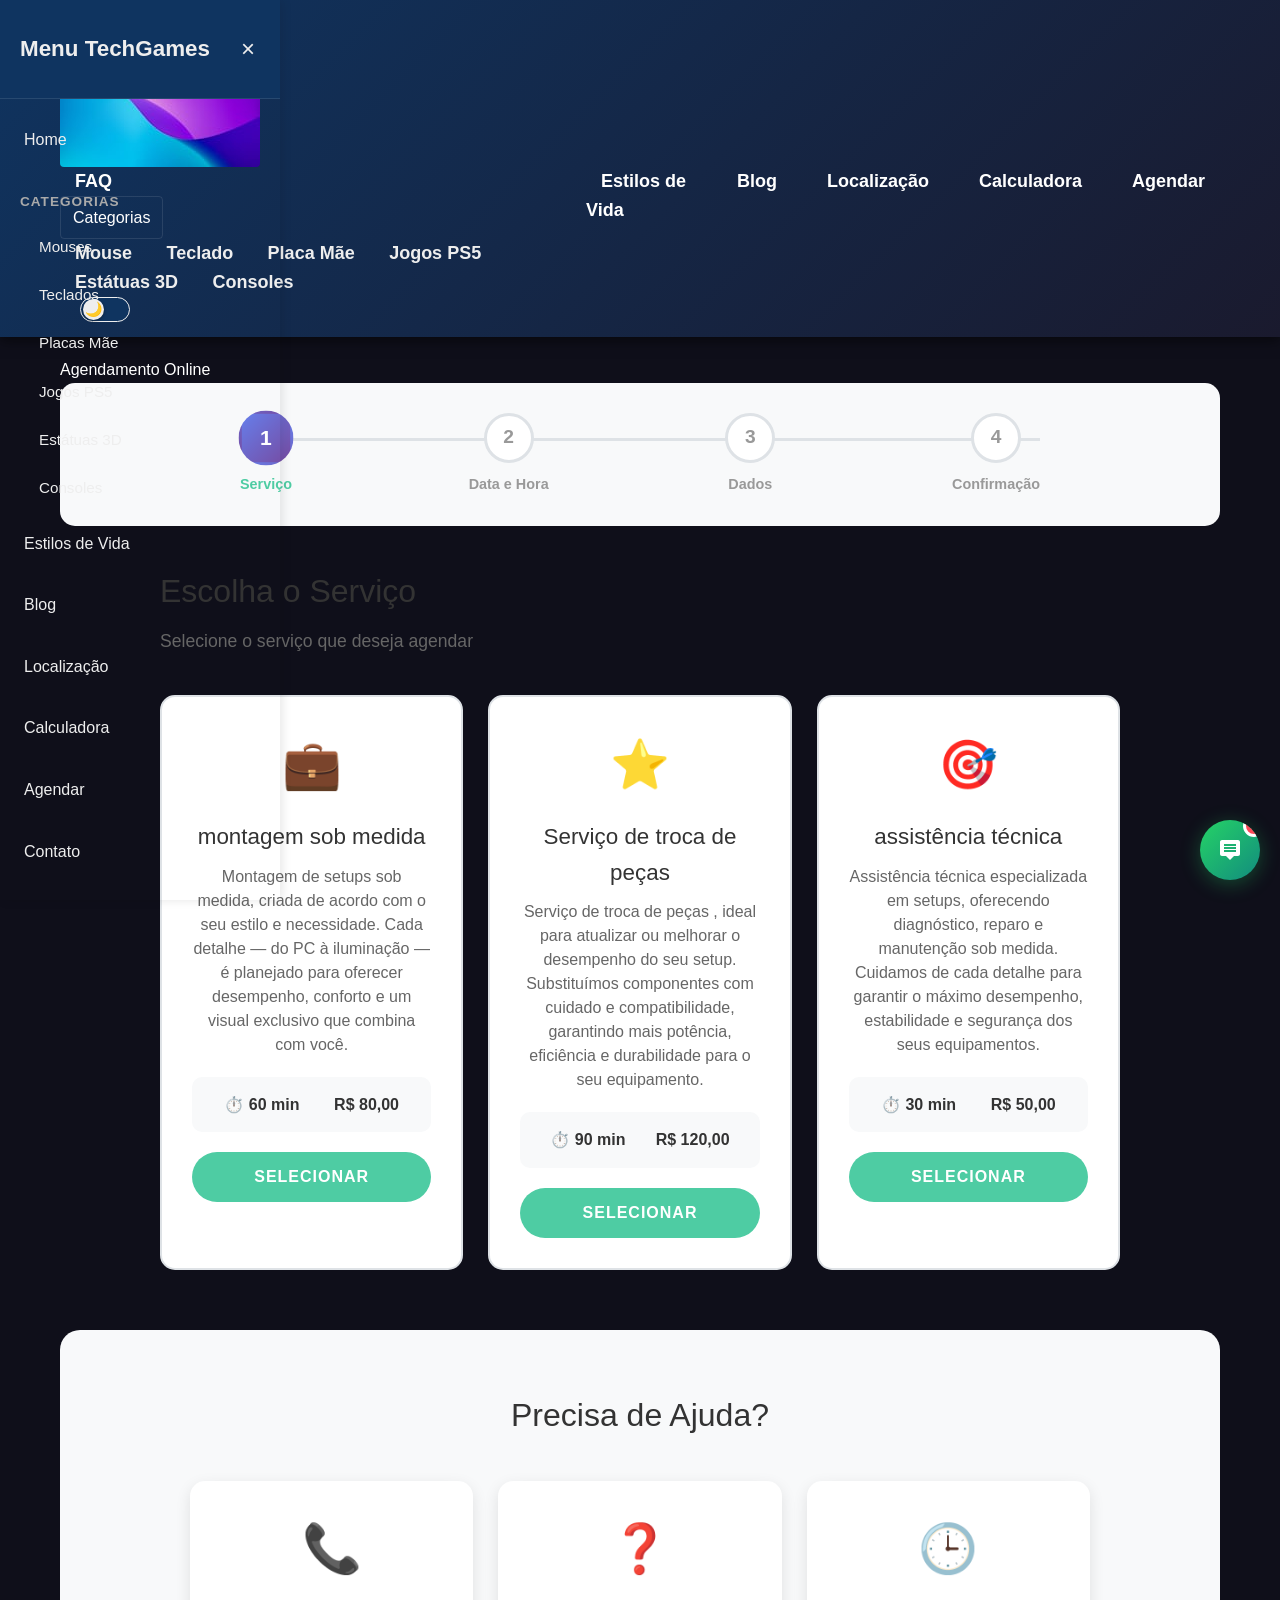
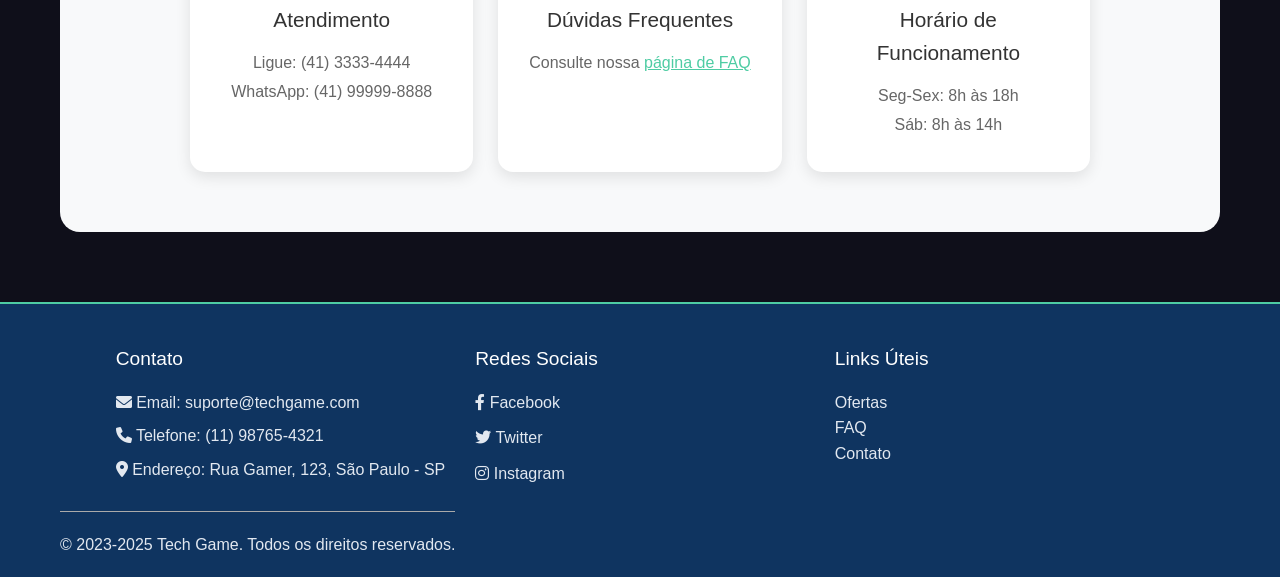
==== commit a60ea12c: "Refactor TechGames: fix layout bugs, unify theme & chatbot, add hardware calculator" ====
--- a/agendamento.html
+++ b/agendamento.html
@@ -1,32 +1,50 @@
 <!DOCTYPE html>
-<html lang="pt-br">
+<html lang="pt-BR" data-theme="dark">
 <head>
     <meta charset="UTF-8">
     <meta name="viewport" content="width=device-width, initial-scale=1.0">
-    <title>Agendamento Online - [SEU NEGÓCIO]</title>
+    <title>Agendamento Online - TechGames</title>
     
     <!-- CSS do Projeto -->
     <link rel="stylesheet" href="reset.css">
     <link rel="stylesheet" href="style.css">
     <link rel="stylesheet" href="agendamento.css">
+    <link rel="stylesheet" href="https://cdnjs.cloudflare.com/ajax/libs/font-awesome/6.0.0-beta3/css/all.min.css" />
 </head>
 <body>
+    <!-- Unified Header -->
     <header>
-        <div class="caixa">
-            <h1><img src="assets/logo.png" alt="TechGame" style="width:200px; height: 100px;"></h1>
-
-            <nav>
+        <div class="container">
+            <div class="logo-container">
+                <img src="assets/baixados.png" alt="Tech Game Logo" class="logo-img">
+            </div>
+            <nav class="menu" role="navigation" aria-label="Menu principal">
                 <ul>
-                    <li><a href="index.html">Home</a></li>
-                    <li><a href="produtos.html">Produtos</a></li>
-                    <li><a href="galeria.html">Galeria</a></li>
-                    <li><a href="blog.html">Blog</a></li>
-                    <li><a href="mapa.html">Localização</a></li>
-                    <li><a href="calculadora.html">Calculadora</a></li>
-                    <li><a href="agendamento.html">Agendar</a></li>
-                    <li><a href="contato.html">Contato</a></li>
+                    <li class="header-menu">
+                        <a href="index.html#faq" style="color: #ffffff;">FAQ</a>
+                        <div class="category-menu">
+                            <button class="category-menu-button">Categorias</button>
+                            <div class="category-dropdown">
+                                <a href="index.html#mouses">Mouse</a>
+                                <a href="index.html#teclados">Teclado</a>
+                                <a href="index.html#placas-mae">Placa Mãe</a>
+                                <a href="index.html#jogos-ps5">Jogos PS5</a>
+                                <a href="index.html#estatuas-3d">Estátuas 3D</a>
+                                <a href="index.html#consoles">Consoles</a>
+                            </div>
+                        </div>
+                    </li>
+                    <li><a href="galeria.html" style="color: #ffffff;">Estilos de Vida</a></li>
+                    <li><a href="blog.html" style="color: #ffffff;">Blog</a></li>
+                    <li><a href="mapa.html" style="color: #ffffff;">Localização</a></li>
+                    <li><a href="calculadora.html" style="color: #ffffff;">Calculadora</a></li>
+                    <li><a href="agendamento.html" style="color: #ffffff;">Agendar</a></li>
                 </ul>
             </nav>
+            <div class="theme-toggle">
+                <input type="checkbox" id="theme-toggle-checkbox" class="theme-toggle-checkbox">
+                <label for="theme-toggle-checkbox" class="theme-toggle-label"><span class="theme-toggle-icon"></span></label>
+            </div>
         </div>
     </header>
 
@@ -342,12 +360,69 @@
         </section>
     </main>
 
+    <!-- Unified Mobile Sidebar Navigation -->
+    <div class="sidebar" id="sidebar">
+        <div class="sidebar-header">
+            <h3>Menu TechGames</h3>
+            <button class="close-btn" id="closeSidebar">&times;</button>
+        </div>
+        <ul class="sidebar-menu">
+            <li><a href="index.html" class="categoria-btn">Home</a></li>
+            <li>
+                <div class="sidebar-submenu-title">Categorias</div>
+                <ul class="sidebar-submenu">
+                    <li><button class="categoria-btn" data-target="mouses">Mouses</button></li>
+                    <li><button class="categoria-btn" data-target="teclados">Teclados</button></li>
+                    <li><button class="categoria-btn" data-target="placas-mae">Placas Mãe</button></li>
+                    <li><button class="categoria-btn" data-target="jogos-ps5">Jogos PS5</button></li>
+                    <li><button class="categoria-btn" data-target="estatuas-3d">Estátuas 3D</button></li>
+                    <li><button class="categoria-btn" data-target="consoles">Consoles</button></li>
+                </ul>
+            </li>
+            <li><a href="galeria.html" class="categoria-btn">Estilos de Vida</a></li>
+            <li><a href="blog.html" class="categoria-btn">Blog</a></li>
+            <li><a href="mapa.html" class="categoria-btn">Localização</a></li>
+            <li><a href="calculadora.html" class="categoria-btn">Calculadora</a></li>
+            <li><a href="agendamento.html" class="categoria-btn">Agendar</a></li>
+            <li><a href="contato.html" class="categoria-btn">Contato</a></li>
+        </ul>
+    </div>
+    <div class="sidebar-overlay" id="sidebarOverlay"></div>
+    <button class="mobile-toggle" id="mobileToggle"><span></span><span></span><span></span></button>
+
+    <!-- Unified Footer -->
     <footer>
-         Tech Game
-        <p class="copyright">&copy; Copyright techgame - 2025</p>
+        <div class="container">
+            <div class="footer-content">
+                <div class="footer-section contact">
+                    <h3 style="color: #ffffff;">Contato</h3>
+                    <p style="color: #e2e8f0;"><i class="fas fa-envelope"></i> Email: suporte@techgame.com</p>
+                    <p style="color: #e2e8f0;"><i class="fas fa-phone"></i> Telefone: (11) 98765-4321</p>
+                    <p style="color: #e2e8f0;"><i class="fas fa-map-marker-alt"></i> Endereço: Rua Gamer, 123, São Paulo - SP</p>
+                </div>
+                <div class="footer-section social">
+                    <h3 style="color: #ffffff;">Redes Sociais</h3>
+                    <ul class="social-links">
+                        <li><a href="https://facebook.com/techgame" target="_blank" aria-label="Facebook" style="color: #e2e8f0;"><i class="fab fa-facebook-f"></i> Facebook</a></li>
+                        <li><a href="https://twitter.com/techgame" target="_blank" aria-label="Twitter" style="color: #e2e8f0;"><i class="fab fa-twitter"></i> Twitter</a></li>
+                        <li><a href="https://instagram.com/techgame" target="_blank" aria-label="Instagram" style="color: #e2e8f0;"><i class="fab fa-instagram"></i> Instagram</a></li>
+                    </ul>
+                </div>
+                <div class="footer-section links">
+                    <h3 style="color: #ffffff;">Links Úteis</h3>
+                    <ul>
+                        <li><a href="index.html#ofertas" style="color: #e2e8f0;">Ofertas</a></li>
+                        <li><a href="index.html#faq" style="color: #e2e8f0;">FAQ</a></li>
+                        <li><a href="contato.html" style="color: #e2e8f0;">Contato</a></li>
+                    </ul>
+                </div>
+            </div>
+            <div class="footer-bottom"><p style="color: #e2e8f0;">&copy; 2023-2025 Tech Game. Todos os direitos reservados.</p></div>
+        </div>
     </footer>
 
-    <!-- Script do Agendamento -->
+    <!-- Scripts do Site -->
+    <script src="scripts.js"></script>
     <script src="agendamento.js"></script>
 </body>
 </html>
--- a/style.css
+++ b/style.css
@@ -131,9 +131,14 @@
     box-shadow: 2px 0 10px rgba(0,0,0,0.1);
 }
 
-.sidebar.hidden,
-.sidebar:not(.mobile-open) {
+.sidebar.hidden {
     transform: translateX(-100%);
+}
+
+@media (max-width: 1024px) {
+    .sidebar:not(.mobile-open) {
+        transform: translateX(-100%);
+    }
 }
 
 .sidebar-header {
@@ -299,7 +304,8 @@
     }
 }
 
-.container {
+header .container,
+footer .container {
     max-width: 1200px;
     margin: 0 auto;
     padding: 0 20px;
@@ -796,7 +802,8 @@
 
 /* === RESPONSIVIDADE === */
 @media (max-width: 768px) {
-    .container,
+    header .container,
+    footer .container,
     .footer-content {
         padding: 0 15px;
     }
@@ -906,4 +913,127 @@
         width: 100%;
         max-width: 200px;
     }
+}
+
+/* === ADICIONADO: SUBMENU DO SIDEBAR E ESTILOS DO MODAL DE PRODUTOS === */
+.sidebar-submenu-title {
+    padding: 10px 20px;
+    font-size: 0.85em;
+    text-transform: uppercase;
+    letter-spacing: 1px;
+    color: var(--secondary-text);
+    font-weight: bold;
+    margin-top: 10px;
+}
+
+.sidebar-submenu {
+    list-style: none;
+    padding-left: 15px;
+}
+
+.sidebar-submenu .categoria-btn {
+    padding: 12px 20px;
+    font-size: 0.95em;
+}
+
+/* Product Modal Glassmorphism Styles */
+.product-modal {
+    display: none;
+    position: fixed;
+    z-index: 99999;
+    left: 0;
+    top: 0;
+    width: 100%;
+    height: 100%;
+    background-color: rgba(15, 15, 26, 0.85);
+    backdrop-filter: blur(8px);
+    justify-content: center;
+    align-items: center;
+    padding: 20px;
+}
+
+.product-modal-content {
+    background-color: var(--product-bg, #16213e);
+    border: 2px solid var(--accent-color, #4ecca3);
+    box-shadow: 0 0 25px rgba(78, 204, 163, 0.4);
+    border-radius: 12px;
+    padding: 30px;
+    max-width: 500px;
+    width: 100%;
+    position: relative;
+    text-align: center;
+    animation: modalFadeIn 0.3s ease;
+}
+
+@keyframes modalFadeIn {
+    from { opacity: 0; transform: scale(0.9); }
+    to { opacity: 1; transform: scale(1); }
+}
+
+.product-modal-content img {
+    max-width: 100%;
+    max-height: 250px;
+    object-fit: contain;
+    border-radius: 8px;
+    margin-bottom: 20px;
+    border: 1px solid rgba(255, 255, 255, 0.1);
+}
+
+.product-modal-content p {
+    color: var(--text-color, #fff);
+    font-size: 1rem;
+    line-height: 1.6;
+}
+
+.product-modal-content .close {
+    position: absolute;
+    top: 15px;
+    right: 20px;
+    color: var(--secondary-text, #aaa);
+    font-size: 2rem;
+    font-weight: bold;
+    cursor: pointer;
+    transition: color 0.3s ease;
+}
+
+.product-modal-content .close:hover {
+    color: var(--accent-color, #4ecca3);
+}
+
+/* Header Login/Register buttons */
+.login-nav-btn, .register-nav-btn {
+    padding: 8px 16px;
+    border-radius: 6px;
+    font-weight: 600;
+    transition: all 0.3s ease;
+    text-decoration: none;
+    font-size: 0.95em;
+    cursor: pointer;
+    display: inline-block;
+}
+
+.login-nav-btn {
+    color: var(--accent-color, #4ecca3);
+    border: 1px solid var(--accent-color, #4ecca3);
+    background: transparent;
+}
+
+.login-nav-btn:hover {
+    background: rgba(78, 204, 163, 0.1);
+    box-shadow: 0 0 10px rgba(78, 204, 163, 0.3);
+}
+
+.register-nav-btn {
+    color: #fff !important;
+    background: var(--accent-color, #4ecca3);
+    border: 1px solid var(--accent-color, #4ecca3);
+    box-shadow: 0 4px 10px rgba(78, 204, 163, 0.3);
+}
+
+.register-nav-btn:hover {
+    background: #00ffcc;
+    border-color: #00ffcc;
+    color: #0f0f1a !important;
+    box-shadow: 0 0 15px rgba(0, 255, 204, 0.5);
+    transform: translateY(-2px);
 }
